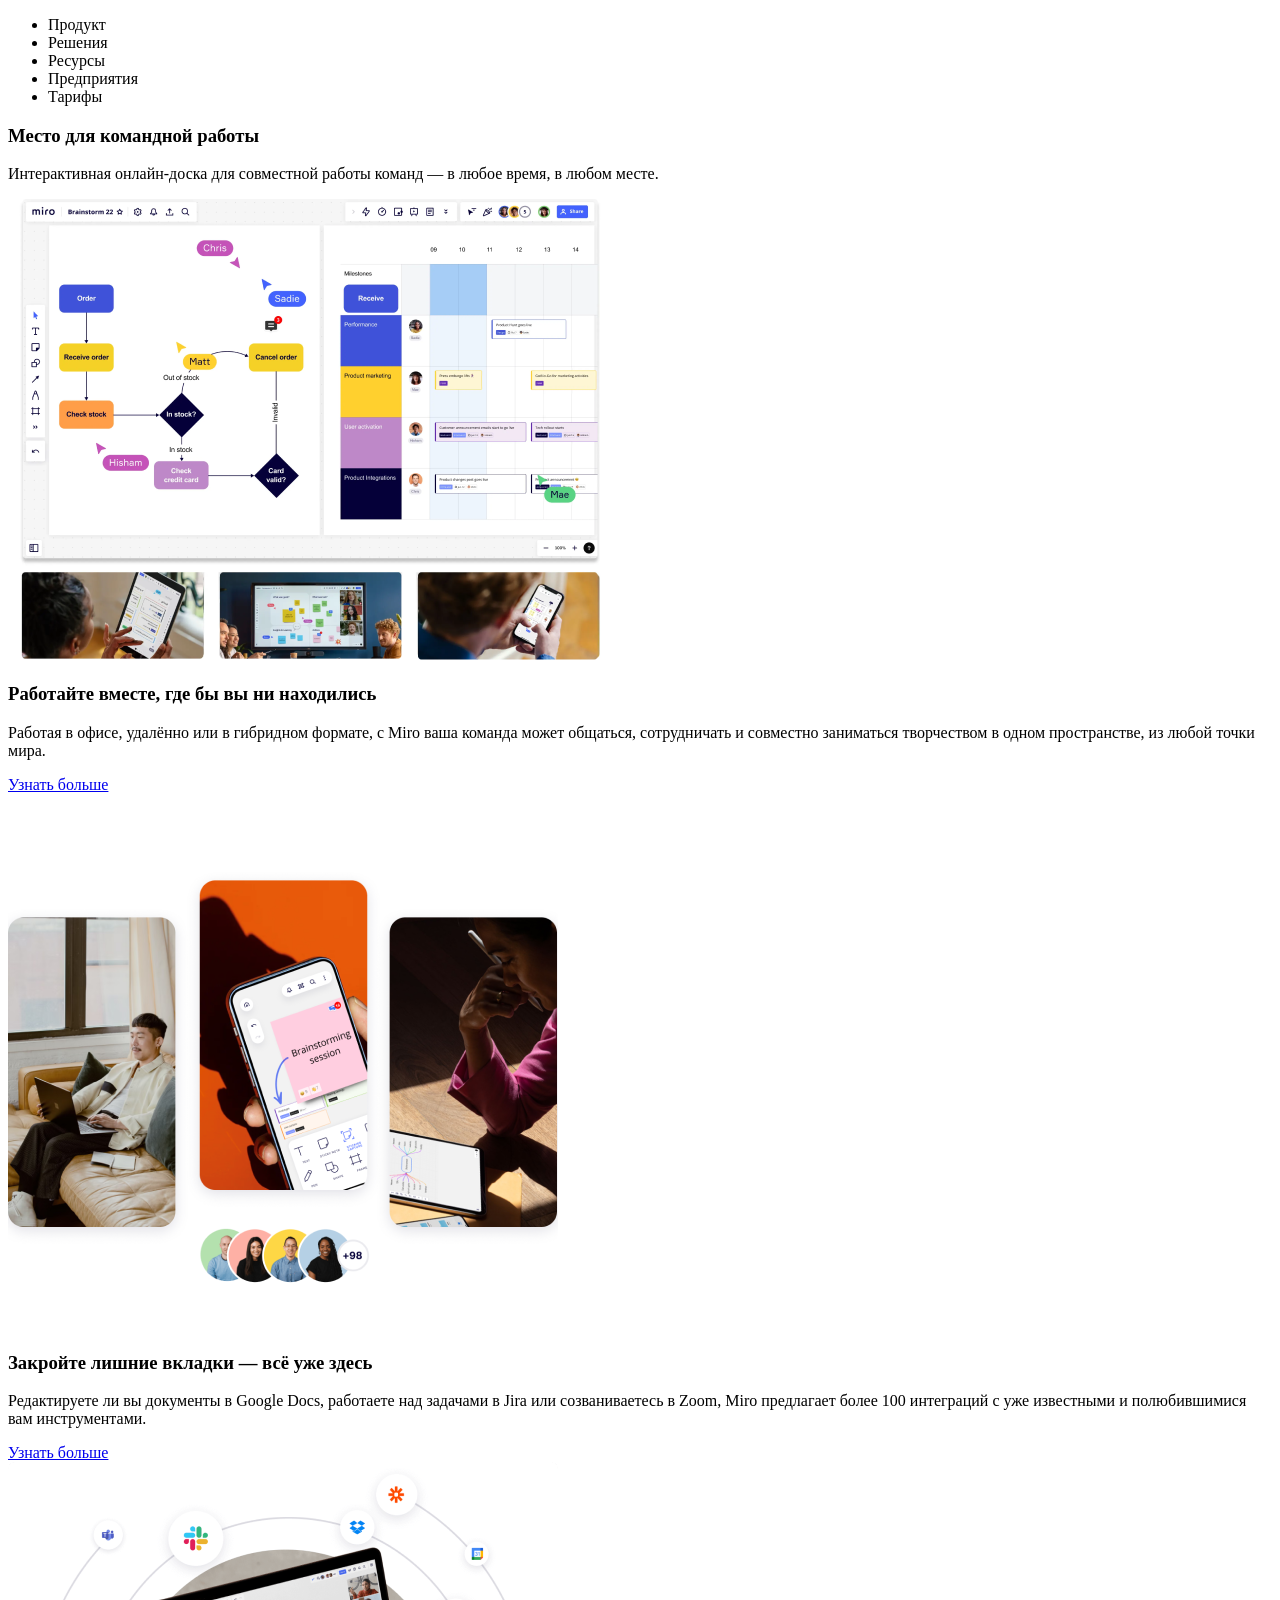
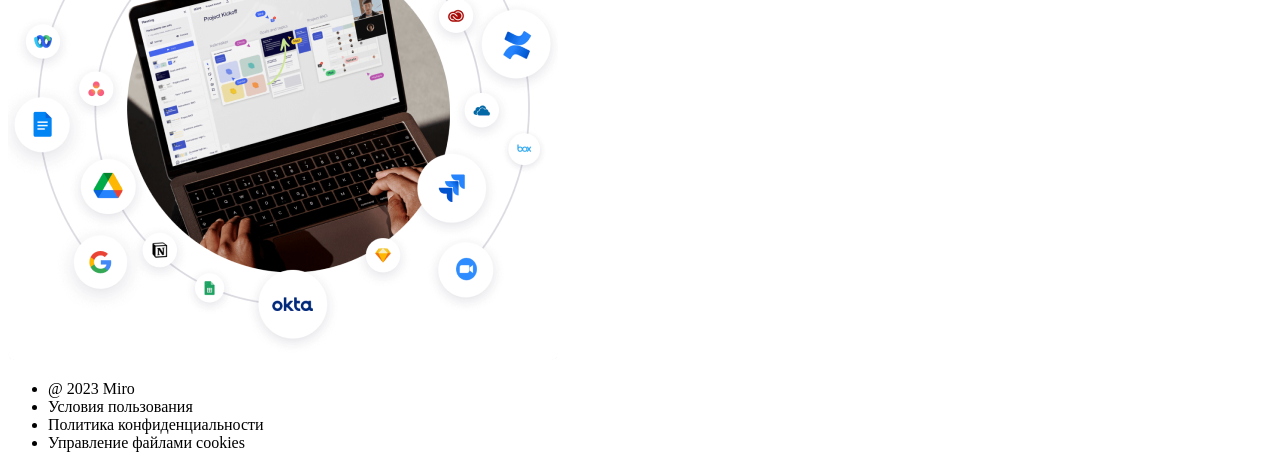
==== Lesson_4.6/index.html @ cb15b6b5 "реализована задача упражнения по верстке страницы" ====
<!DOCTYPE html>
<html lang="ru">
  <head>
    <meta charset="UTF-8" />
    <meta name="viewport" content="width=device-width, initial-scale=1.0" />
    <title>Document</title>
  </head>
  <body>
    <header>
      <nav>
        <ul>
          <li>Продукт</li>
          <li>Решения</li>
          <li>Ресурсы</li>
          <li>Предприятия</li>
          <li>Тарифы</li>
        </ul>
      </nav>
    </header>
    <section>
      <article>
        <div>
          <h1>Место для командной работы</h1>
          <p>
            Интерактивная онлайн-доска для совместной работы команд — в любое
            время, в любом месте.
          </p>
        </div>
        <img
          src="./images/headerimage-without-text 1.png"
          alt="изображение места для командной работы"
        />
      </article>

      <article>
        <div>
          <h1>Работайте вместе, где бы вы ни находились</h1>
          <p>
            Работая в офисе, удалённо или в гибридном формате, с Miro ваша
            команда может общаться, сотрудничать и совместно заниматься
            творчеством в одном пространстве, из любой точки мира.
          </p>
          <a href="#" target="_blank" rel="noopener noreferrer"
            >Узнать больше</a
          >
        </div>
        <img
          src="./images/IMAGE.png"
          alt="изображение описывает Работайте вместе, где бы вы ни находились"
        />
      </article>

      <article>
        <div>
          <h1>Закройте лишние вкладки — всё уже здесь</h1>
          <p>
            Редактируете ли вы документы в Google Docs, работаете над задачами в
            Jira или созваниваетесь в Zoom, Miro предлагает более 100 интеграций
            с уже известными и полюбившимися вам инструментами.
          </p>
          <a href="#" target="_blank" rel="noopener noreferrer"
            >Узнать больше</a
          >
        </div>
        <img
          src="./images/IMAGE (1).png"
          alt="изображение описывает Закройте лишние вкладки — всё уже здесь"
        />
      </article>
    </section>
    <footer>
      <ul>
        <li>&commat; <time datetime="">2023</time> Miro</li>
        <li>Условия пользования</li>
        <li>Политика конфиденциальности</li>
        <li>Управление файлами cookies</li>
      </ul>
    </footer>
  </body>
</html>
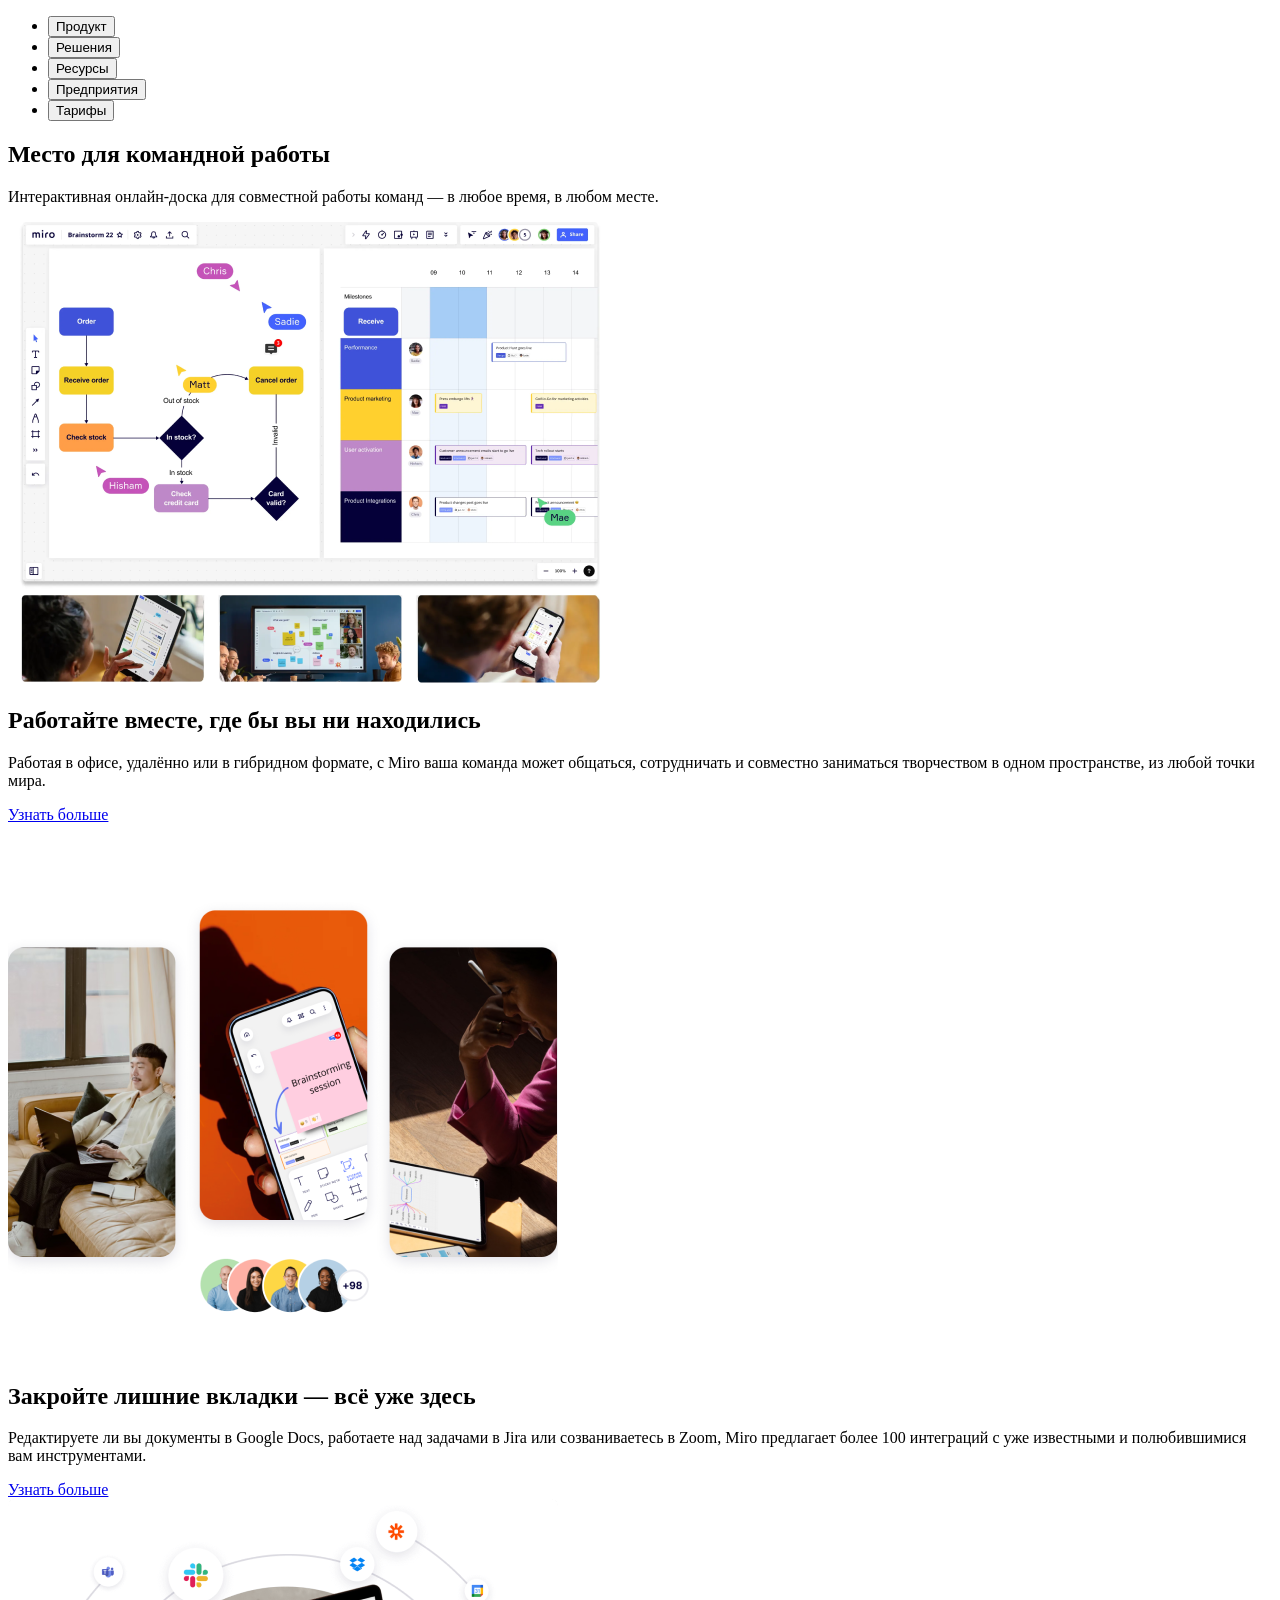
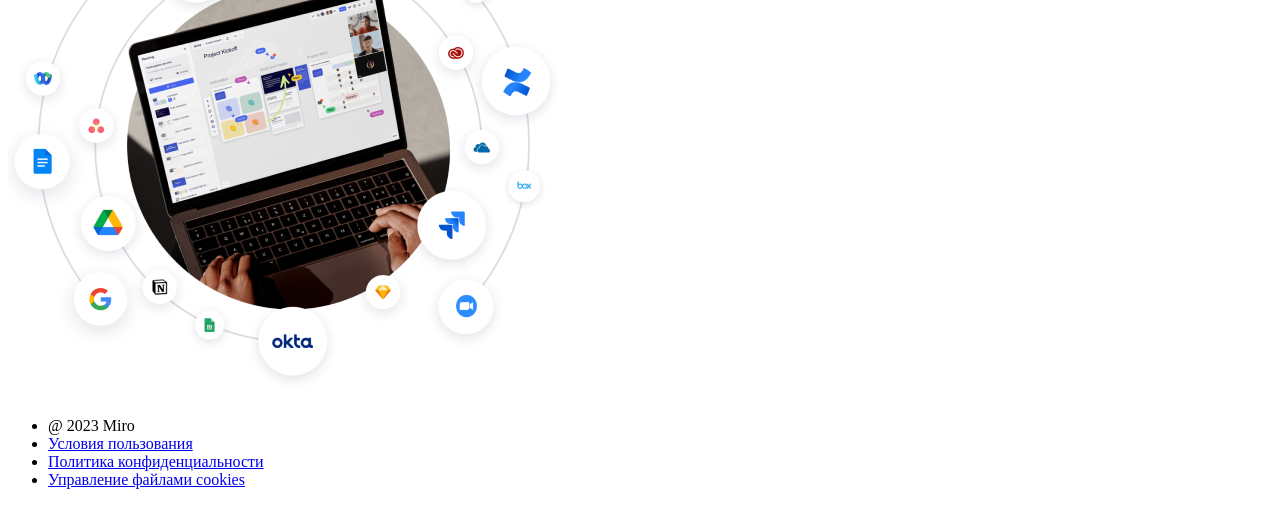
==== commit e2ed9a20: "поправил разметку" ====
--- a/Lesson_4.6/index.html
+++ b/Lesson_4.6/index.html
@@ -3,21 +3,22 @@
   <head>
     <meta charset="UTF-8" />
     <meta name="viewport" content="width=device-width, initial-scale=1.0" />
-    <title>Document</title>
+    <title>Miro</title>
   </head>
   <body>
     <header>
       <nav>
         <ul>
-          <li>Продукт</li>
-          <li>Решения</li>
-          <li>Ресурсы</li>
-          <li>Предприятия</li>
-          <li>Тарифы</li>
+          <li><button>Продукт</button></li>
+          <li><button>Решения</button></li>
+          <li><button>Ресурсы</button></li>
+          <li><button>Предприятия</button></li>
+          <li><button>Тарифы</button></li>
         </ul>
       </nav>
     </header>
-    <section>
+    
+    <main>
       <article>
         <div>
           <h1>Место для командной работы</h1>
@@ -34,7 +35,7 @@
 
       <article>
         <div>
-          <h1>Работайте вместе, где бы вы ни находились</h1>
+          <h2>Работайте вместе, где бы вы ни находились</h1>
           <p>
             Работая в офисе, удалённо или в гибридном формате, с Miro ваша
             команда может общаться, сотрудничать и совместно заниматься
@@ -52,7 +53,7 @@
 
       <article>
         <div>
-          <h1>Закройте лишние вкладки — всё уже здесь</h1>
+          <h2>Закройте лишние вкладки — всё уже здесь</h1>
           <p>
             Редактируете ли вы документы в Google Docs, работаете над задачами в
             Jira или созваниваетесь в Zoom, Miro предлагает более 100 интеграций
@@ -67,13 +68,14 @@
           alt="изображение описывает Закройте лишние вкладки — всё уже здесь"
         />
       </article>
-    </section>
+    </main>
+
     <footer>
       <ul>
         <li>&commat; <time datetime="">2023</time> Miro</li>
-        <li>Условия пользования</li>
-        <li>Политика конфиденциальности</li>
-        <li>Управление файлами cookies</li>
+        <li><a href="#" target="_blank" rel="noopener noreferrer">Условия пользования</a></li>
+        <li><a href="#" target="_blank" rel="noopener noreferrer">Политика конфиденциальности</a></li>
+        <li><a href="#" target="_blank" rel="noopener noreferrer">Управление файлами cookies</a></li>
       </ul>
     </footer>
   </body>
